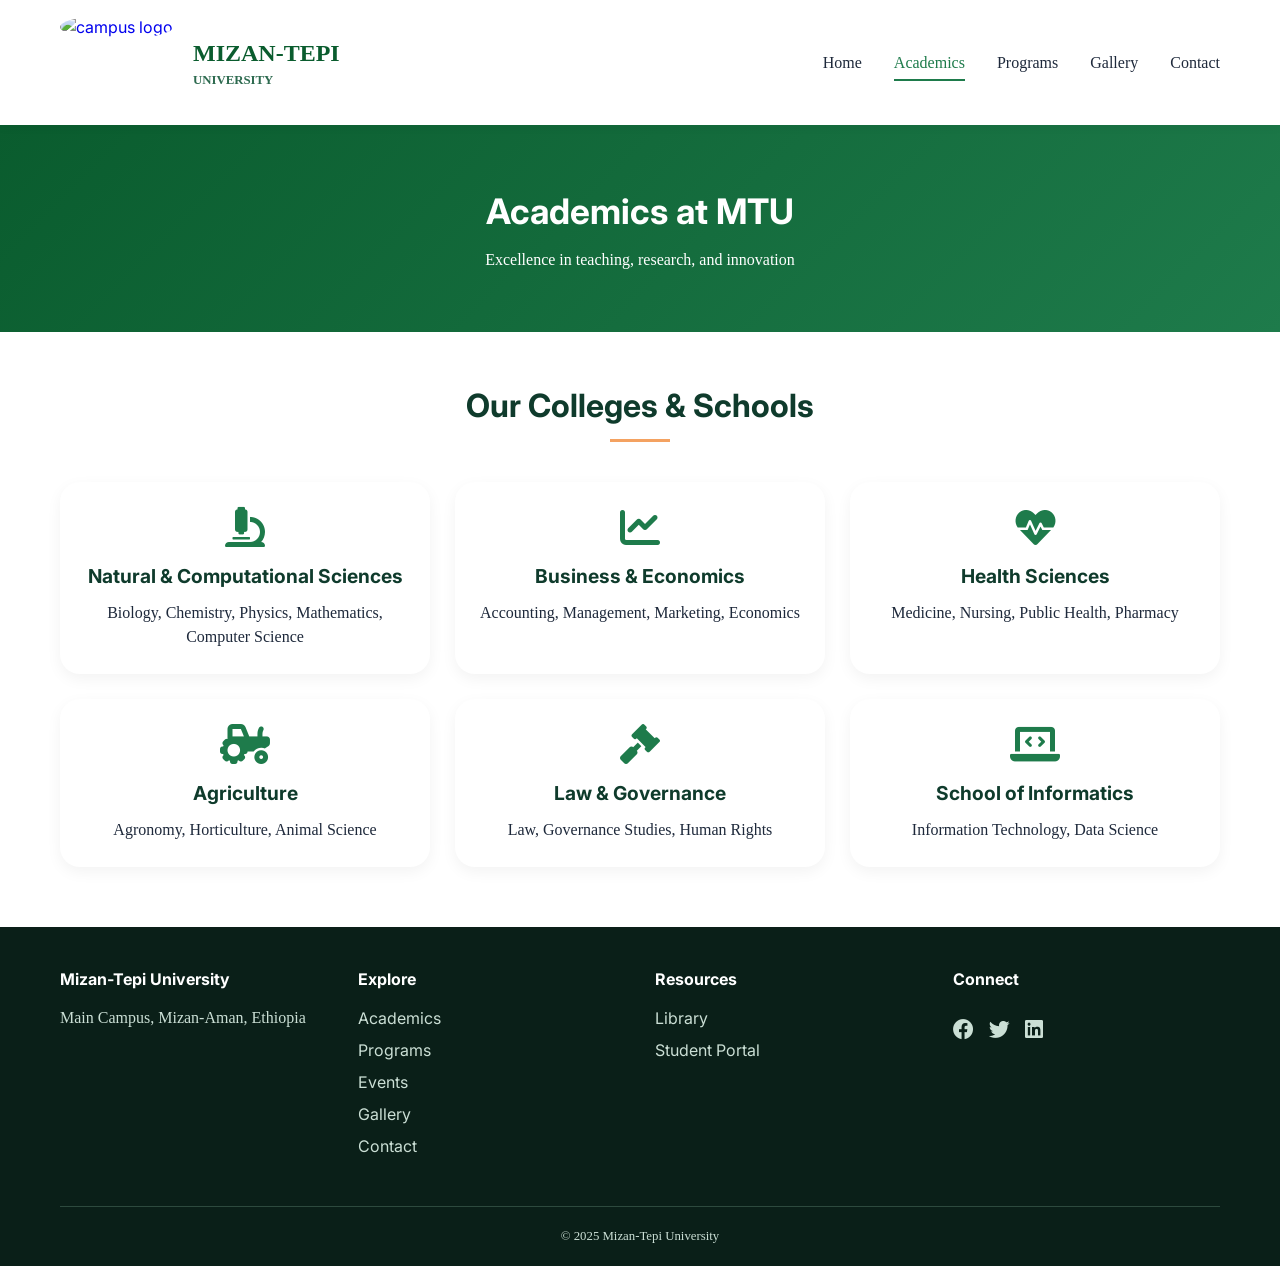
==== academics.html @ 00938fb0 "Add files via upload" ====
<!DOCTYPE html>
<html lang="en">
<head>
    <meta charset="UTF-8">
    <meta name="viewport" content="width=device-width, initial-scale=1.0">
    <title>MIZAN-TEPI UNIVERSITY | Academics</title>
    <link href="https://fonts.googleapis.com/css2?family=Inter:opsz,wght@300;400;500;600;700;800&display=swap" rel="stylesheet">
    <link rel="stylesheet" href="https://cdnjs.cloudflare.com/ajax/libs/font-awesome/6.0.0-beta3/css/all.min.css">
    <link rel="stylesheet" href="style.css">
</head>
<body>

<!-- ========== HEADER / NAVIGATION ========== -->
<header>
    <div class="container">
        <div class="header-flex">
            <div class="logo">
                <a href="index.html">
                      <img src="images/logo.png" alt="campus logo"></a>
                    <h1>MIZAN-TEPI <span>UNIVERSITY</span></h1>
                </a>
            </div>
            <input type="checkbox" id="menu-toggle" class="menu-checkbox">
            <label for="menu-toggle" class="menu-icon">☰</label>
            <ul class="nav-menu">
                <li><a href="index.html">Home</a></li>
                <li><a href="academics.html" class="active">Academics</a></li>
                <li><a href="programs.html">Programs</a></li>
                <li><a href="gallery.html">Gallery</a></li>
                <li><a href="contact.html">Contact</a></li>
            </ul>
        </div>
    </div>
</header>

<!-- ========== PAGE HEADER ========== -->
<section class="page-header">
    <div class="container">
        <h1>Academics at MTU</h1>
        <p>Excellence in teaching, research, and innovation</p>
    </div>
</section>

<!-- ========== COLLEGES SECTION ========== -->
<section class="colleges">
    <div class="container">
        <div class="section-title">
            <h3>Our Colleges & Schools</h3>
        </div>
        <div class="colleges-grid">
            <div class="college-card">
                <i class="fas fa-microscope"></i>
                <h4>Natural & Computational Sciences</h4>
                <p>Biology, Chemistry, Physics, Mathematics, Computer Science</p>
            </div>
            <div class="college-card">
                <i class="fas fa-chart-line"></i>
                <h4>Business & Economics</h4>
                <p>Accounting, Management, Marketing, Economics</p>
            </div>
            <div class="college-card">
                <i class="fas fa-heartbeat"></i>
                <h4>Health Sciences</h4>
                <p>Medicine, Nursing, Public Health, Pharmacy</p>
            </div>
            <div class="college-card">
                <i class="fas fa-tractor"></i>
                <h4>Agriculture</h4>
                <p>Agronomy, Horticulture, Animal Science</p>
            </div>
            <div class="college-card">
                <i class="fas fa-gavel"></i>
                <h4>Law & Governance</h4>
                <p>Law, Governance Studies, Human Rights</p>
            </div>
            <div class="college-card">
                <i class="fas fa-laptop-code"></i>
                <h4>School of Informatics</h4>
                <p>Information Technology, Data Science</p>
            </div>
        </div>
    </div>
</section>

<!-- ========== FOOTER ========== -->
<footer>
    <div class="container">
        <div class="footer-grid">
            <div>
                <h4>Mizan-Tepi University</h4>
                <p>Main Campus, Mizan-Aman, Ethiopia</p>
            </div>
            <div>
                <h4>Explore</h4>
                <a href="academics.html">Academics</a>
                <a href="programs.html">Programs</a>
                <a href="events.html">Events</a>
                <a href="gallery.html">Gallery</a>
                <a href="contact.html">Contact</a>
            </div>
            <div>
                <h4>Resources</h4>
                <a href="#">Library</a>
                <a href="#">Student Portal</a>
            </div>
            <div>
                <h4>Connect</h4>
                <div class="social">
                    <a href="#"><i class="fab fa-facebook"></i></a>
                    <a href="#"><i class="fab fa-twitter"></i></a>
                    <a href="#"><i class="fab fa-linkedin"></i></a>
                </div>
            </div>
        </div>
        <div class="copyright">
            <p>&copy; 2025 Mizan-Tepi University</p>
        </div>
    </div>
</footer>

</body>
</html>
---- style.css ----
/* ========== RESET & BASE STYLES ========== */
* {
    margin: 0;
    padding: 0;
    box-sizing: border-box;
}

body {
    font-family: 'Inter', sans-serif;
    background: #ffffff;
    color: #1e293b;
    line-height: 1.5;
}

.container {
    max-width: 1200px;
    margin: 0 auto;
    padding: 0 20px;
}

/* ========== HEADER & NAVIGATION ========== */
header {
    background: white;
    box-shadow: 0 2px 10px rgba(0,0,0,0.05);
    position: sticky;
    top: 0;
    z-index: 100;
}

.header-flex {
    display: flex;
    justify-content: space-between;
    align-items: center;
    padding: 15px 0;
    flex-wrap: wrap;
}

.logo a {
    text-decoration: none;
}

.logo h1 {
   font-family: Georgia, 'Times New Roman', Times, serif;
   margin: 20px;
    float: right;
    font-size: 1.5rem;
    font-weight: 700;
    color: #0a5c2e;
}
.logo img{
    width: 100px;
    height: 100px;
    border-radius: 50%;

}
.logo span {
    font-size: 0.8rem;
    font-weight: bold;
    color: #2d6a4f;
    display: block;
}

/* Mobile Menu Toggle - No JavaScript! */
.menu-checkbox {
    display: none;
}

.menu-icon {
    display: none;
    font-size: 28px;
    cursor: pointer;
    color: #0a5c2e;
}

.nav-menu {
    display: flex;
    list-style: none;
    gap: 2rem;
}

.nav-menu li a {
    font-family: 'Times New Roman', Times, serif;
    text-decoration: none;
    color: #1e293b;
    font-weight: 500;
    padding: 8px 0;
    transition: color 0.2s;
}

.nav-menu li a:hover,
.nav-menu li a.active {
    color: #1e7b4b;
    border-bottom: 2px solid #1e7b4b;
}

/* ========== BUTTONS ========== */
.btn-primary {
    background: #f4a261;
    color: #1e293b;
    padding: 12px 28px;
    border-radius: 40px;
    text-decoration: none;
    font-weight: 600;
    display: inline-block;
    border: none;
    cursor: pointer;
    transition: 0.2s;
}

.btn-primary:hover {
    background: #e76f51;
    color: white;
}

.btn-outline {
    border: 2px solid white;
    background: transparent;
    padding: 10px 25px;
    border-radius: 40px;
    color: white;
    font-weight: 500;
    text-decoration: none;
    margin-left: 15px;
    display: inline-block;
}

.btn-outline:hover {
    background: white;
    color: #0a5c2e;
}

/* ========== HERO SECTION ========== */
.hero {
    background: linear-gradient(rgba(4,9,30,0.7), rgba(4,9,30,0.7)), url('images/slider_1.jpg') center/cover no-repeat;
    min-height: 70vh;
    display: flex;
    align-items: center;
    text-align: center;
    color: white;
}

.hero-content {
    max-width: 700px;
    margin: 0 auto;
}
.hero h2{
    font-size: 2.5rem;
}


.hero h3 {
    margin-bottom: 1rem;
}
.hero h3,h2,p{
    font-family: Georgia, 'Times New Roman', Times, serif;
}

.hero p {
    font-size: 1.1rem;
    margin-bottom: 2rem;
}

.hero-buttons {
    display: flex;
    justify-content: center;
    flex-wrap: wrap;
    gap: 10px;
}

/* ========== SECTION TITLES ========== */
.section-title {
    text-align: center;
    margin: 50px 0 30px;
}

.section-title h3 {
    font-size: 2rem;
    color: #0f3b2c;
    position: relative;
    display: inline-block;
    padding-bottom: 12px;
}

.section-title h3:after {
    content: '';
    width: 60px;
    height: 3px;
    background: #f4a261;
    position: absolute;
    bottom: 0;
    left: 50%;
    transform: translateX(-50%);
}

/* ========== NEWS SECTION ========== */
.news-grid {
    display: grid;
    grid-template-columns: repeat(auto-fit, minmax(280px, 1fr));
    gap: 25px;
    margin: 30px 0;
}

.news-card {
    background: #f8fafc;
    border-radius: 16px;
    padding: 25px;
    border: 1px solid #e9ecef;
}

.news-card i {
    font-size: 2rem;
    color: #1e7b4b;
    margin-bottom: 15px;
}

.news-card h4 {
    font-size: 1.3rem;
    margin-bottom: 10px;
}

.read-more {
    color: #1e7b4b;
    font-weight: 600;
    text-decoration: none;
    display: inline-block;
    margin-top: 15px;
}

/* ========== STATS SECTION ========== */
.stats-banner {
    background: linear-gradient(120deg, #0f3b2c, #1e7b4b);
    border-radius: 30px;
    padding: 40px 20px;
    margin: 40px 0;
    display: flex;
    justify-content: space-around;
    flex-wrap: wrap;
    text-align: center;
    color: white;
}

.stat-item h2 {
    font-size: 2.5rem;
    font-weight: 800;
}

.stat-item p {
    font-size: 1rem;
}

/* ========== ABOUT PREVIEW ========== */
.about-flex {
    display: flex;
    gap: 40px;
    margin: 50px 0;
    flex-wrap: wrap;
}

.about-text {
    flex: 2;
}

.about-text h3 {
    font-size: 1.8rem;
    color: #0f3b2c;
    margin-bottom: 15px;
}


/* ========== QUICK LINKS ========== */
.cards-container {
    display: grid;
    grid-template-columns: repeat(auto-fit, minmax(280px, 1fr));
    gap: 30px;
    padding: 20px;
}

.card {
    background: white;
    border-radius: 15px;
    padding: 30px 20px;
    text-align: center;
    box-shadow: 0 10px 30px rgba(0,0,0,0.1);
    transition: all 0.4s ease;
    cursor: pointer;
}
.card-icon {
    margin-bottom: 20px;
}

.card-icon i {
    font-size: 60px;
    color:#1e7b4b;
    transition: all 0.3s ease;
}
.card-info h3 {
    font-size: 1.3rem;
    color: #2c3e50;
    margin-bottom: 15px;
    transition: all 0.3s ease;
}
.card-info p {
    color: #7f8c8d;
    line-height: 1.6;
    font-size: 0.95rem;
    margin-bottom: 20px;
    transition: all 0.3s ease;
}

.card-info button {
    background: #1e7b4b;
    color: white;
    border: none;
    padding: 10px 25px;
    border-radius: 25px;
    font-size: 0.9rem;
    cursor: pointer;
    transition: all 0.3s ease;
}

/* ========== PAGE HEADER ========== */
.page-header {
    background: linear-gradient(135deg, #0a5c2e, #1e7b4b);
    color: white;
    padding: 60px 0;
    text-align: center;
}

.page-header h1 {
    font-size: 2.2rem;
    margin-bottom: 10px;
}

/* ========== ACADEMICS PAGE ========== */
.colleges-grid {
    display: grid;
    grid-template-columns: repeat(auto-fit, minmax(280px, 1fr));
    gap: 25px;
    margin: 40px 0;
}

.college-card {
    background: white;
    padding: 25px;
    border-radius: 20px;
    text-align: center;
    box-shadow: 0 5px 15px rgba(0,0,0,0.05);
}

.college-card i {
    font-size: 2.5rem;
    color: #1e7b4b;
    margin-bottom: 15px;
}

.college-card h4 {
    font-size: 1.2rem;
    margin-bottom: 10px;
    color: #0f3b2c;
}
/* ========== PROGRAMS PAGE ========== */
.program-category {
    margin: 50px 0;
}

.program-category h2 {
    color: #0f3b2c;
    margin-bottom: 25px;
    font-size: 1.6rem;
}

.programs-grid {
    display: grid;
    grid-template-columns: repeat(auto-fit, minmax(280px, 1fr));
    gap: 20px;
}

.program-card {
    background: #f8fafc;
    padding: 20px;
    border-radius: 16px;
    border-left: 4px solid #1e7b4b;
}

.program-card h4 {
    margin-bottom: 8px;
    color: #0f3b2c;
}

.program-card p {
    font-size: 0.9rem;
    color: #555;
    margin-bottom: 8px;
}

.program-card span {
    font-size: 0.8rem;
    color: #1e7b4b;
    font-weight: 500;
}

/* ========== EVENTS PAGE ========== */
.events-grid {
    display: flex;
    flex-direction: column;
    gap: 20px;
    margin: 50px 0;
}

.event-card {
    display: flex;
    gap: 20px;
    background: #f8fafc;
    padding: 20px;
    border-radius: 16px;
    flex-wrap: wrap;
}

.event-card.featured {
    background: #e6f7ed;
    border-left: 4px solid #1e7b4b;
}

.event-date {
    text-align: center;
    min-width: 70px;
}

.event-date .day {
    font-size: 2rem;
    font-weight: 800;
    color: #1e7b4b;
    display: block;
}

.event-date .month {
    font-weight: 600;
}

.event-details {
    flex: 1;
}

.event-details h3 {
    margin-bottom: 8px;
    color: #0f3b2c;
}

.event-details p {
    margin-bottom: 5px;
    color: #555;
}

/* ========== GALLERY PAGE ========== */
.gallery-grid {
    display: grid;
    grid-template-columns: repeat(auto-fit, minmax(280px, 1fr));
    gap: 25px;
    margin: 50px 0;
}

.gallery-item {
    position: relative;
    border-radius: 16px;
    overflow: hidden;
}

.gallery-item img {
    width: 100%;
    height: 220px;
    object-fit: cover;
    transition: transform 0.3s;
}

.gallery-item:hover img {
    transform: scale(1.05);
}

.gallery-item .caption {
    background: rgba(0,0,0,0.7);
    color: white;
    padding: 10px;
    text-align: center;
}

/* ========== CONTACT PAGE ========== */
.contact-flex {
    display: flex;
    gap: 40px;
    margin: 50px 0;
    flex-wrap: wrap;
}

.contact-info,
.contact-form {
    flex: 1;
}

.contact-info h2,
.contact-form h2 {
    color: #0f3b2c;
    margin-bottom: 25px;
}

.info-item {
    display: flex;
    gap: 15px;
    margin-bottom: 25px;
}

.info-item i {
    font-size: 1.5rem;
    color: #1e7b4b;
}

.info-item h4 {
    margin-bottom: 5px;
}

.contact-form input,
.contact-form textarea {
    width: 100%;
    padding: 12px;
    margin-bottom: 15px;
    border: 1px solid #ddd;
    border-radius: 8px;
    font-family: inherit;
}

.contact-form button {
    width: 100%;
}

.form-note {
    font-size: 0.8rem;
    color: #666;
    margin-top: 15px;
    text-align: center;
}

/* ========== FOOTER ========== */
footer {
    background: #0a1f18;
    color: #cbdfd5;
    padding: 40px 0 20px;
    margin-top: 60px;
}

.footer-grid {
    display: grid;
    grid-template-columns: repeat(auto-fit, minmax(200px, 1fr));
    gap: 30px;
}

footer h4 {
    color: white;
    margin-bottom: 15px;
}

footer a {
    color: #cbdfd5;
    text-decoration: none;
    display: block;
    margin: 8px 0;
}

footer a:hover {
    color: #f4a261;
}

.social {
    display: flex;
    gap: 15px;
}

.social a {
    font-size: 1.3rem;
}

.copyright {
    text-align: center;
    margin-top: 40px;
    padding-top: 20px;
    border-top: 1px solid #2d4a3e;
    font-size: 0.8rem;
}

/* ========== MOBILE RESPONSIVE ========== */
@media (max-width: 768px) {
    .menu-icon {
        display: block;
    }

    .menu-checkbox:checked ~ .nav-menu {
        display: flex;
    }

    .nav-menu {
        display: none;
        width: 100%;
        flex-direction: column;
        gap: 15px;
        padding: 20px 0;
        text-align: center;
    }

    .hero h2 {
        font-size: 1.8rem;
    }

    .hero p {
        font-size: 1rem;
    }

    .btn-outline {
        margin-left: 0;
        margin-top: 10px;
    }

    .stats-banner {
        flex-direction: column;
        gap: 25px;
    }

    .stat-item h2 {
        font-size: 2rem;
    }

    .section-title h3 {
        font-size: 1.6rem;
    }

    .event-card {
        flex-direction: column;
        align-items: center;
        text-align: center;
    }

    .contact-flex {
        flex-direction: column;
    }

    .about-flex {
        flex-direction: column;
    }

    .page-header h1 {
        font-size: 1.8rem;
    }
}

@media (max-width: 480px) {
    .container {
        padding: 0 15px;
    }

    .hero h2 {
        font-size: 1.5rem;
    }

    .btn-primary,
    .btn-outline {
        padding: 10px 20px;
        font-size: 0.9rem;
    }

    .logo h1 {
        font-size: 1.2rem;
    }

    .program-card h4 {
        font-size: 1rem;
    }
     .cards-container {
        grid-template-columns: 1fr;
    }
}
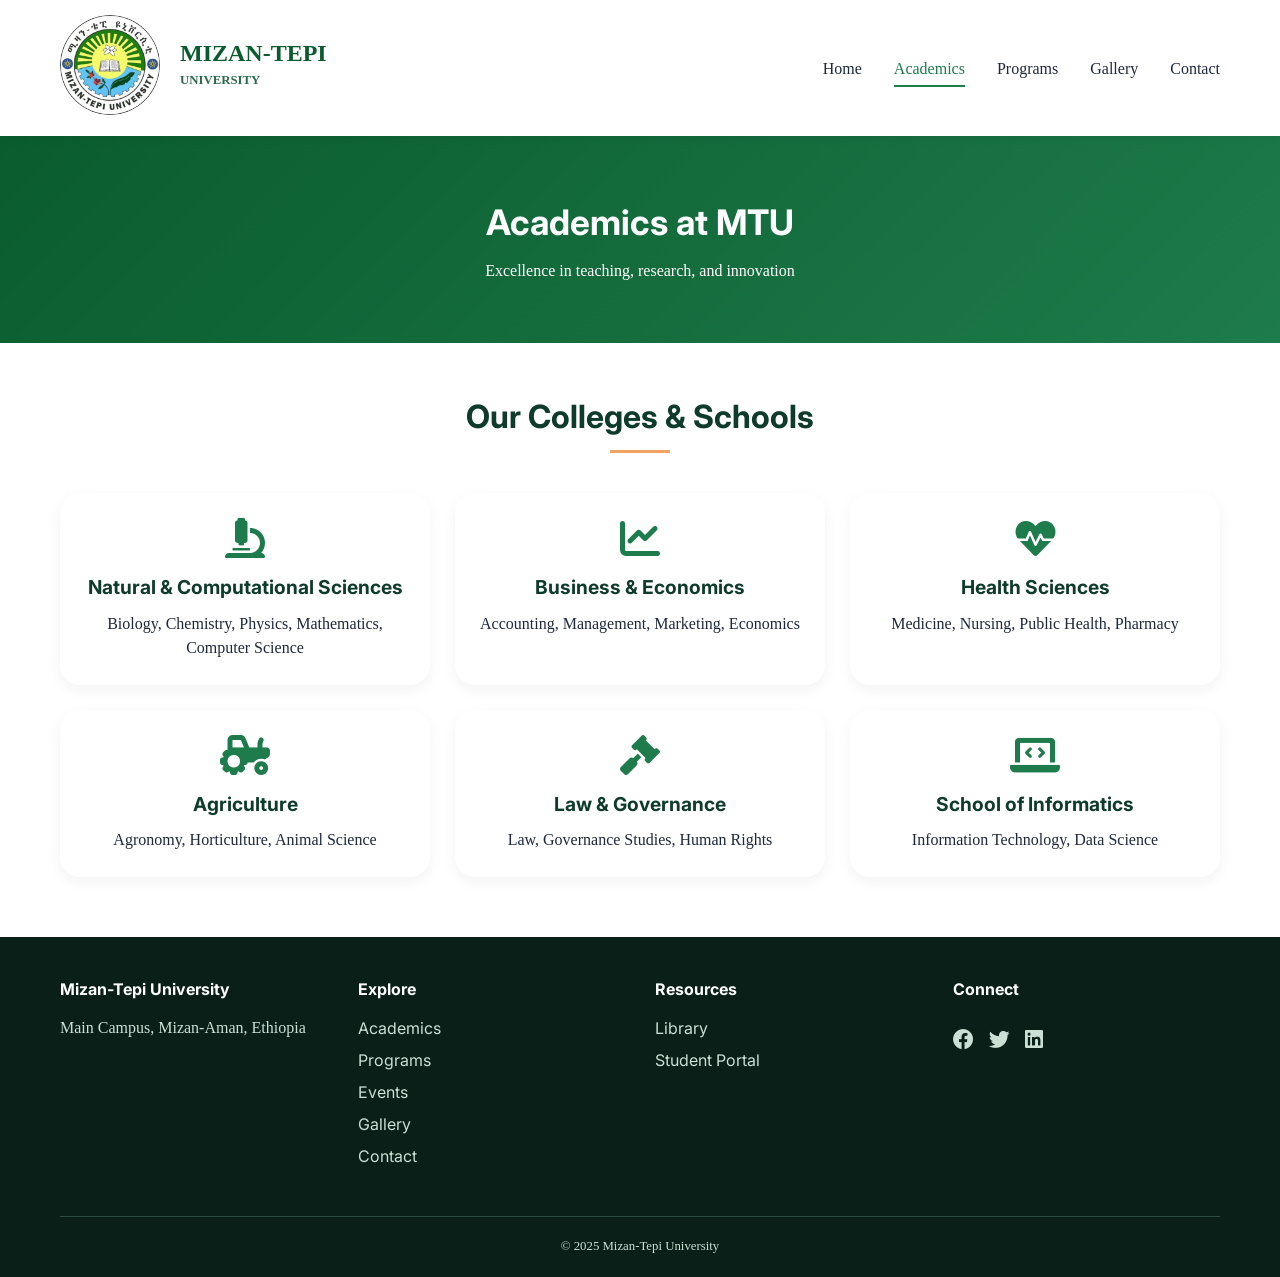
==== commit d6d05c1f: "Update academics.html" ====
--- a/academics.html
+++ b/academics.html
@@ -16,7 +16,7 @@
         <div class="header-flex">
             <div class="logo">
                 <a href="index.html">
-                      <img src="images/logo.png" alt="campus logo"></a>
+                      <img src="logo.png" alt="campus logo"></a>
                     <h1>MIZAN-TEPI <span>UNIVERSITY</span></h1>
                 </a>
             </div>
@@ -119,4 +119,4 @@
 </footer>
 
 </body>
-</html>+</html>
--- a/style.css
+++ b/style.css
@@ -131,7 +131,7 @@
 
 /* ========== HERO SECTION ========== */
 .hero {
-    background: linear-gradient(rgba(4,9,30,0.7), rgba(4,9,30,0.7)), url('images/slider_1.jpg') center/cover no-repeat;
+    background: linear-gradient(rgba(4,9,30,0.7), rgba(4,9,30,0.7)), url('slider_1.jpg') center/cover no-repeat;
     min-height: 70vh;
     display: flex;
     align-items: center;
@@ -674,4 +674,4 @@
      .cards-container {
         grid-template-columns: 1fr;
     }
-}+}
